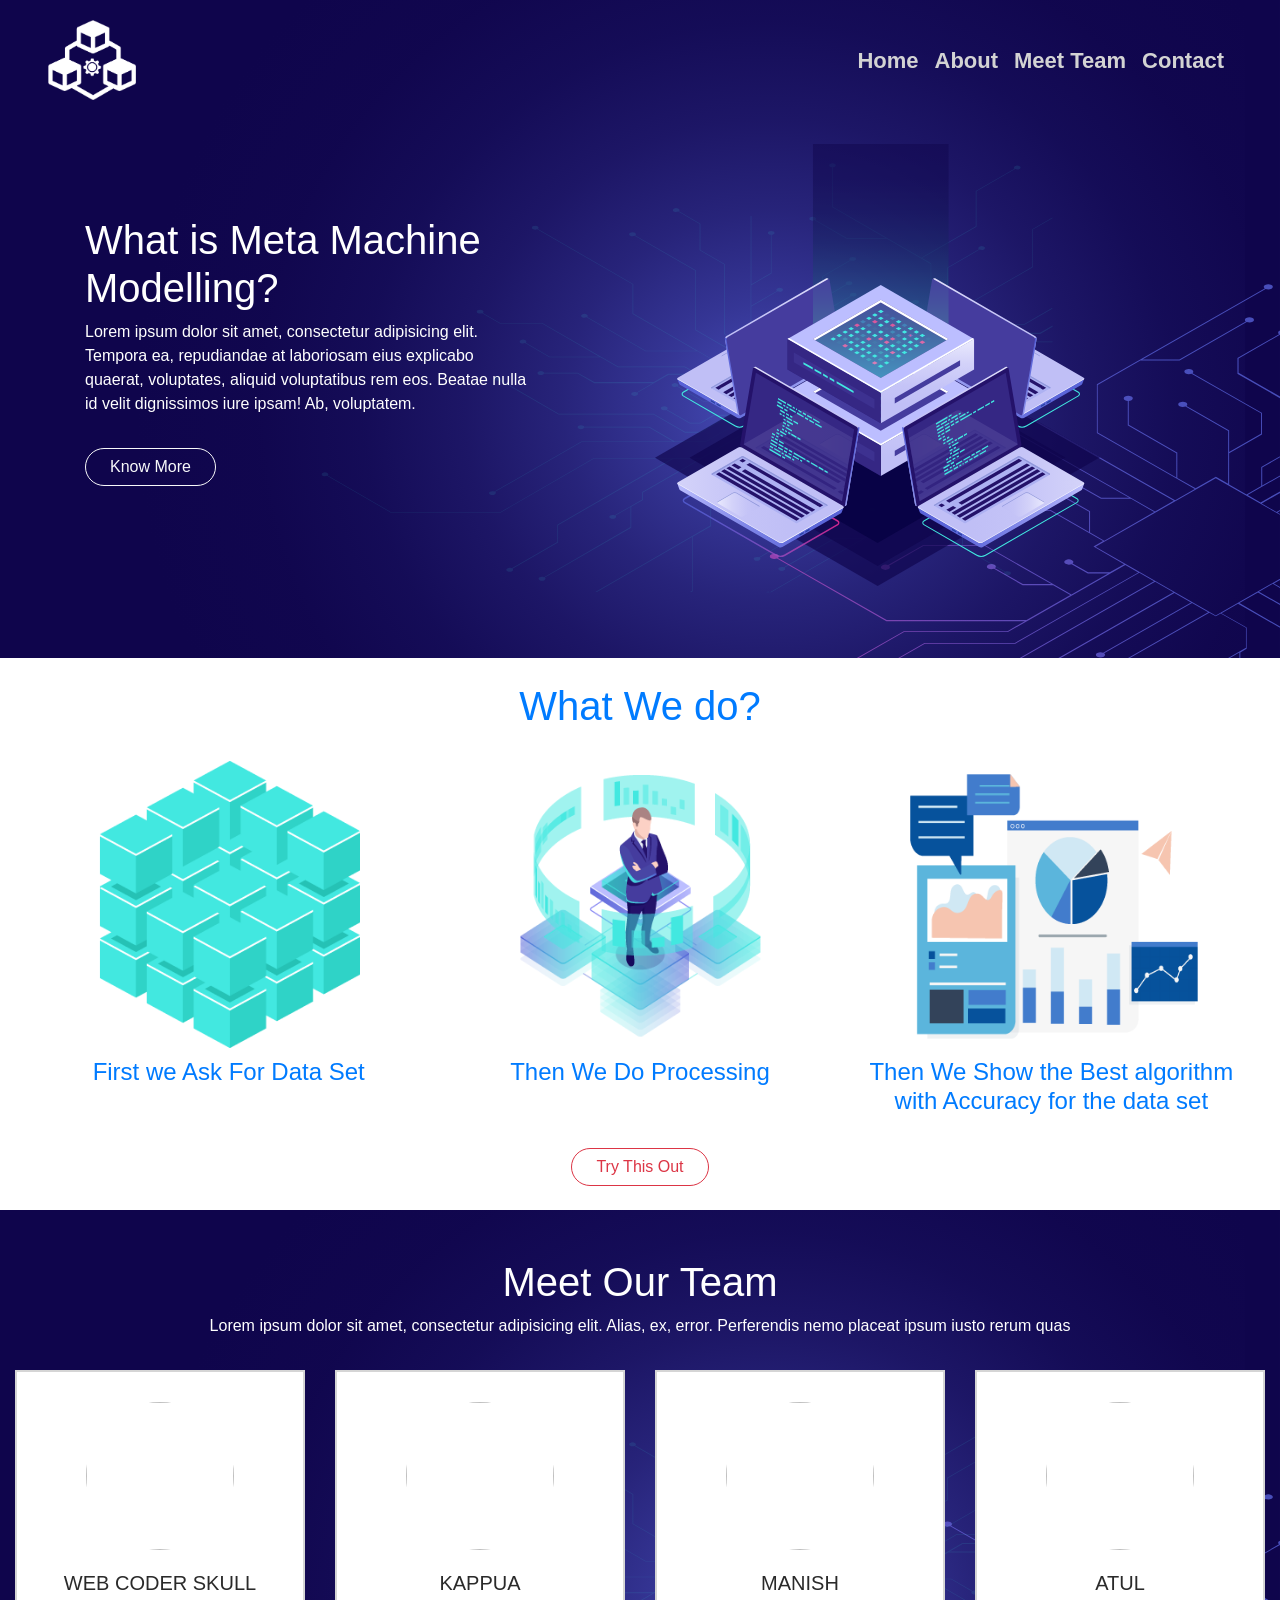
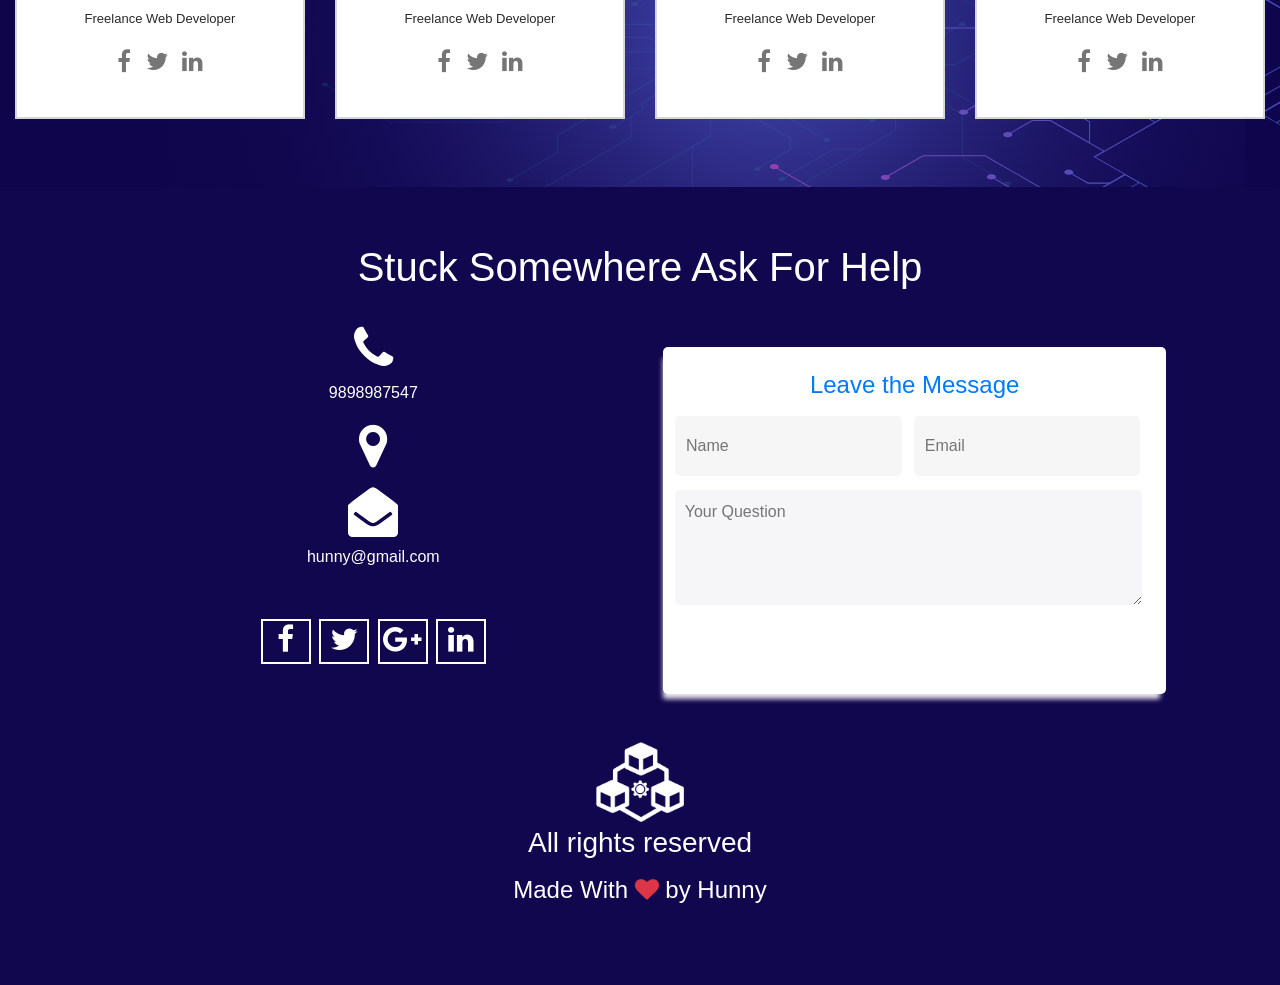
==== anothercapstone/anothercapstone.html @ 932618f2 "Add files via upload" ====
<!DOCTYPE html>
<html lang="en">
<head>
	<meta charset="UTF-8">
	<title> Home	</title>
	<link rel="stylesheet" href="https://stackpath.bootstrapcdn.com/bootstrap/4.3.1/css/bootstrap.min.css" integrity="sha384-ggOyR0iXCbMQv3Xipma34MD+dH/1fQ784/j6cY/iJTQUOhcWr7x9JvoRxT2MZw1T" crossorigin="anonymous">
	<link rel="stylesheet" href="card.css">
	<link rel="stylesheet" href="footer.css">
	<script src="https://code.jquery.com/jquery-3.3.1.slim.min.js" integrity="sha384-q8i/X+965DzO0rT7abK41JStQIAqVgRVzpbzo5smXKp4YfRvH+8abtTE1Pi6jizo" crossorigin="anonymous"></script>
	<script src="https://cdnjs.cloudflare.com/ajax/libs/popper.js/1.14.7/umd/popper.min.js" integrity="sha384-UO2eT0CpHqdSJQ6hJty5KVphtPhzWj9WO1clHTMGa3JDZwrnQq4sF86dIHNDz0W1" crossorigin="anonymous"></script>
	<script src="https://stackpath.bootstrapcdn.com/bootstrap/4.3.1/js/bootstrap.min.js" integrity="sha384-JjSmVgyd0p3pXB1rRibZUAYoIIy6OrQ6VrjIEaFf/nJGzIxFDsf4x0xIM+B07jRM" crossorigin="anonymous"></script>
	<link rel="stylesheet" href="https://stackpath.bootstrapcdn.com/font-awesome/4.7.0/css/font-awesome.min.css">
<style>
.hero{
	background-image:url('background.svg');
	background-size: cover;
	background-repeat: no-repeat;
	
}
.nav-link{
	color:lightgrey !important;
	font-family:"Lucida Sans Unicode", "Lucida Grande", sans-serif;
	padding:3px 5px 3px 5px;
	font-size: 22px;
	font-weight: 600;

}
.nav-link:hover{
	background-color: rgba(20,20,20,.8);
}
.text-scheme{
	
	font-family:"Lucida Sans Unicode", "Lucida Grande", sans-serif;
	
}
.btn-round{
	border-radius:15rem;
}
.bg-sehme{
	background-color: #11074F;
}
.onTop{
	position: sticky;
	top:0;
	background:transparent;
	padding:15px 0 15px 0;

}
.onTop .logo{
	height:80px;
}
.onTopUntouch{
	position: fixed;
	top:0;
	background:#140B56;
	padding:10px 0 10px 0;
	z-index:999;

}
.onTopUntouch .logo{
	height:50px;
}

</style>



</head>
<body class="bg-light">
<div class="hero pb-5"id='home'>
<nav class="navbar navbar-expand-lg navbar-light onTop w-100 "id="nav">
  <a class="navbar-brand" href="#home"><img src="logo.png"
  	 class="ml-5 logo"></a>
  <button class="navbar-toggler" type="button" data-toggle="collapse" data-target="#navbarNav" aria-controls="navbarNav" aria-expanded="false" aria-label="Toggle navigation">
    <i class="fa fa-bars text-white" style="font-size:40px;"></i>
  </button>
  <div class="collapse navbar-collapse pl-3" id="navbarNav">
    <ul class="navbar-nav ml-auto mr-5">
      <li class="nav-item">
        <a class="nav-link" href="#home">Home <span class="sr-only">(current)</span></a>
      </li>
      <li class="nav-item">
        <a class="nav-link" href="#about">About</a>
      </li>
      <li class="nav-item">
        <a class="nav-link" href="#team">Meet Team</a>
      </li>
      <li class="nav-item">
        <a class="nav-link " href="#contact" >Contact</a>
      </li>
    </ul>
  </div>
</nav>
<div class="container  pb-4" >
		
		<div class="row">
			<div class="col-lg-5  d-block d-sm-block  d-md-none d-lg-none mt-4">
			<img class="ml-5" src="acggraphics.svg" height="300" >
		</div>
		<div class="col-lg-5 mt-5 text-white ">
			<h1 class="mt-5 text-scheme">What is Meta Machine Modelling?</h1> 
			<p class="mt-2 text-scheme">Lorem ipsum dolor sit amet, consectetur adipisicing elit. Tempora ea, repudiandae at laboriosam eius explicabo quaerat, voluptates, aliquid voluptatibus rem eos. Beatae nulla id velit dignissimos iure ipsam! Ab, voluptatem.</p>
			<a href="#about"  class="btn btn-outline-light btn-round mt-3 px-4">Know More</a>	
		</div>
		<div class="col-lg-1"></div>
		<div class="col-lg-5 d-none d-md-block d-lg-block d-xl-block mt-4">
			<img src="acggraphics.svg" >
		</div>

		</div>



</div></div>
<div class="container-fluid py-4 bg-white text-primary" id='about'>
	<h1 class="text-center ">What We do? </h1>
	<div class="row mx-2 py-2">
	<div class="col-lg-4 text-center mt-2 ">
	
	
	<img src = "data.png"      style="height:300px">
	<h4 class="text-scheme mt-1">First we Ask For Data Set</h4>
	</div>
<div class="col-lg-4 text-center mt-2 ">
	
	
	<img src = "processing.png"         style="height:300px">
	<h4 class="text-scheme mt-1">Then We Do Processing</h4>
</div>
<div class="col-lg-4 text-center mt-2 ">
	
	
	<img src = "result.png"         style="height:300px">
	<h4 class="text-scheme mt-1">Then We Show the Best algorithm with Accuracy for the data set</h4>
</div>



	</div>
<center>
<a href="try.html"  class="btn  btn-outline-danger btn-round mt-3 px-4">Try This Out</a></center>	
	</div>
<div class="our-webcoderskull container-fluid hero text-white py-4" id="team">
	<h1 class="text-center mt-4">Meet Our Team </h1>
	<p class="text-center justify">Lorem ipsum dolor sit amet, consectetur adipisicing elit. Alias, ex, error. Perferendis nemo placeat ipsum iusto rerum quas 

 <ul class="row py-3">
      <li class="col-12 col-md-6 col-lg-3">
          <div class="cnt-block equal-hight" style="height: 349px;">
            <figure><img src="http://www.webcoderskull.com/img/team4.png" class="img-responsive" alt=""></figure>
            <h3><a href="http://www.webcoderskull.com/">Web coder skull</a></h3>
            <p>Freelance Web Developer</p>
            <ul class="follow-us clearfix">
              <li><a href="#"><i class="fa fa-facebook" aria-hidden="true"></i></a></li>
              <li><a href="#"><i class="fa fa-twitter" aria-hidden="true"></i></a></li>
              <li><a href="#"><i class="fa fa-linkedin" aria-hidden="true"></i></a></li>
            </ul>
          </div>
      </li>
      <li class="col-12 col-md-6 col-lg-3">
          <div class="cnt-block equal-hight" style="height: 349px;">
            <figure><img src="http://www.webcoderskull.com/img/team1.png" class="img-responsive" alt=""></figure>
            <h3><a href="#">Kappua </a></h3>
            <p>Freelance Web Developer</p>
            <ul class="follow-us clearfix">
              <li><a href="#"><i class="fa fa-facebook" aria-hidden="true"></i></a></li>
              <li><a href="#"><i class="fa fa-twitter" aria-hidden="true"></i></a></li>
              <li><a href="#"><i class="fa fa-linkedin" aria-hidden="true"></i></a></li>
            </ul>
          </div>
      </li>
      <li class="col-12 col-md-6 col-lg-3">
          <div class="cnt-block equal-hight" style="height: 349px;">
            <figure><img src="http://www.webcoderskull.com/img/team4.png" class="img-responsive" alt=""></figure>
            <h3><a href="http://www.webcoderskull.com/">Manish </a></h3>
            <p>Freelance Web Developer</p>
            <ul class="follow-us clearfix">
              <li><a href="#"><i class="fa fa-facebook" aria-hidden="true"></i></a></li>
              <li><a href="#"><i class="fa fa-twitter" aria-hidden="true"></i></a></li>
              <li><a href="#"><i class="fa fa-linkedin" aria-hidden="true"></i></a></li>
            </ul>
          </div>
       </li>
      <li class="col-12 col-md-6 col-lg-3">
          <div class="cnt-block equal-hight" style="height: 349px;">
            <figure><img src="http://www.webcoderskull.com/img/team2.png" class="img-responsive" alt=""></figure>
            <h3><a href="http://www.webcoderskull.com/">Atul </a></h3>
            <p>Freelance Web Developer</p>
            <ul class="follow-us clearfix">
              <li><a href="#"><i class="fa fa-facebook" aria-hidden="true"></i></a></li>
              <li><a href="#"><i class="fa fa-twitter" aria-hidden="true"></i></a></li>
              <li><a href="#"><i class="fa fa-linkedin" aria-hidden="true"></i></a></li>
            </ul>
          </div>
      </li>
    </ul>
  </div>
</div>	
<div class="container-fluid py-5 footer bg-sehme">
<div class="mt-2 text-white pb-4 " id="contact"style="z-index:9999;">
<h1 class="text-center mb-4"> Stuck Somewhere Ask For Help</h1>

<div class="row mt-3 pt-2">
<div class="col-md-1"></div>
<div class="col-md-5 text-center mr-2 ">
  <h5> <i class="fa icon-size2 fa-phone"></i></h5>
  <p> 9898987547</p>
  <h5><a style="text-decoration: none;color:white;" href="https://www.google.com/maps/place/Lovely+Professional+University/@31.253603,75.703669,15z/data=!4m2!3m1!1s0x0:0x4cc934c58d0992ec?sa=X&ved=2ahUKEwjFvY-y8fLhAhUWTY8KHYVMDV4Q_BIwH3oECAoQCA" target="blank"> <i class="fa icon-size2 fa-map-marker"></i></a></h5>
  <p></p>
  <h5><i class="fa fa-envelope-open icon-size2"></i></h5>
  <p>hunny@gmail.com</p>
  <p class="mt-5">
  <i class="fa fa-facebook  social-icon"></i>
  <i class="fa fa-twitter  social-icon"></i>
  <i class="fa fa-google-plus  social-icon"></i>
  <i class="fa fa-linkedin  social-icon"></i></p>
</div><div class="col-md-5">
  
  
  <div class="contact px-1 py-4 mt-4 ">
    <h4 class="text-center text-primary pb-2"> Leave the Message </h4>
<form class="mt-2 ml-2">
<input type="text" placeholder="Name" style="margin-right:0.4%" class="pl-2">  
 <input type="email" placeholder="Email" style="margin-left: 1.2%" class="pl-2">

 <br>
<textarea placeholder="Your Question"></textarea>
<button class="btn bg-schme text-white py-3 " style="width:95.8%">Submit</button>
</form></div></div>
 
</div>
<center>
        <div class="mt-5"><img class="animated infinite pulse" src="logo.png" alt="Logo" style="height:80px">
          <h3 class="mt-1 wow fadeInDown" data-wow-delay="0.2s" style="visibility: visible; animation-name: fadeInDown; animation-delay: 0.2s;">All rights reserved</h3>

  </div>
      </center>
      <h4 class="text-center mt-3 wow fadeInDown" data-wow-delay="0.2s" style="visibility: visible; animation-name: fadeInDown; animation-delay: 0.2s;">Made With <i class="fa wow pulse infinite text-danger fa-heart" style="visibility: visible; animation-name: pulse;"></i> by<a style="text-decoration: none;color:white;"href="https://linkedin.com/in/hunny-gupta/" > Hunny</a> </h4>

</div>
</div>
</div>
<script>

$(document).ready(function(){
 $(window).scroll(function() {
	 if ($(document).scrollTop() > 20) {
			$("#nav").addClass("onTopUntouch");
			$("#nav").removeClass("onTop");
			

	 } else {

		 $("#nav").addClass("onTop");
			$("#nav").removeClass("onTopUntouch");
 }
 });
 });		 





</script>



</body>
</html>
---- anothercapstone/card.css ----
.row.heading h2 {
    color: #fff;
    font-size: 52.52px;
    line-height: 95px;
    font-weight: 400;
    text-align: center;
    margin: 0 0 40px;
    padding-bottom: 20px;
    text-transform: uppercase;
}
ul{
  margin:0;
  padding:0;
  list-style:none;
}
.heading.heading-icon {
    display: block;
}
.padding-lg {
	display: block;
	padding-top: 60px;
	padding-bottom: 60px;
}
.practice-area.padding-lg {
    padding-bottom: 55px;
    padding-top: 55px;
}
.practice-area .inner{ 
     border:1px solid #999999; 
	 text-align:center; 
	 margin-bottom:28px; 
	 padding:40px 25px;
}
.our-webcoderskull .cnt-block:hover {
    box-shadow: 0px 0px 10px rgba(0,0,0,0.3);
    border: 0;
}
.practice-area .inner h3{ 
    color:#3c3c3c; 
	font-size:24px; 
	font-weight:500;
	font-family: 'Poppins', sans-serif;
	padding: 10px 0;
}
.practice-area .inner p{ 
    font-size:14px; 
	line-height:22px; 
	font-weight:400;
}
.practice-area .inner img{
	display:inline-block;
}


.our-webcoderskull{
  background: url("http://www.webcoderskull.com/img/right-sider-banner.png") no-repeat center top / cover;
  
}
.our-webcoderskull .cnt-block{ 
   float:left; 
   width:100%; 
   background:#fff; 
   padding:30px 20px; 
   text-align:center; 
   border:2px solid #d5d5d5;
   margin: 0 0 28px;
}
.our-webcoderskull .cnt-block figure{
   width:148px; 
   height:148px; 
   border-radius:100%; 
   display:inline-block;
   margin-bottom: 15px;
}
.our-webcoderskull .cnt-block img{ 
   width:148px; 
   height:148px; 
   border-radius:100%; 
}
.our-webcoderskull .cnt-block h3{ 
   color:#2a2a2a; 
   font-size:20px; 
   font-weight:500; 
   padding:6px 0;
   text-transform:uppercase;
}
.our-webcoderskull .cnt-block h3 a{
  text-decoration:none;
	color:#2a2a2a;
}
.our-webcoderskull .cnt-block h3 a:hover{
	color:#337ab7;
}
.our-webcoderskull .cnt-block p{ 
   color:#2a2a2a; 
   font-size:13px; 
   line-height:20px; 
   font-weight:400;
}
.our-webcoderskull .cnt-block .follow-us{
	margin:20px 0 0;
}
.our-webcoderskull .cnt-block .follow-us li{ 
    display:inline-block; 
	width:auto; 
	margin:0 5px;
}
.our-webcoderskull .cnt-block .follow-us li .fa{ 
   font-size:24px; 
   color:#767676;
}
.our-webcoderskull .cnt-block .follow-us li .fa:hover{ 
   color:#025a8e;
}
---- anothercapstone/footer.css ----
.contact{
  background-color:white;
  border-radius:5px;
  box-shadow: -3px 8px 5px -3px rgba(235,228,235,1);
}
.contact input{
  width: 46.5%;
  height:60px;
  margin-bottom: 3%;
  border-radius:5px;
  border:none;
  background:rgba(240,240,240,0.6);

}
.bg-footer{
  background: #42E8E0;
}
.contact input::placeholder{
 
  padding-left: 3px;
  
}
.contact textarea{
    width: 95.8%;
    background:rgba(240,240,245,0.6);
    border-radius:5px;
    padding:2%;
    height:115px;
    border:none;
    
}

.contact input,textarea:focus{
  outline:none;
}
.contact-footer a{
  color:inherit !important;
  text-decoration: none !important;


}
.icon-size2 {
  font-size:50px !important;

}

.scheme-text{
  color:#442F4D;
}
.social-icon{
  border:2px solid white;
  margin:2px;
  padding:3px;
  height: 45px;
  width: 50px;
  font-size: 30px !important;
}
.social-icon:hover{
  color:blue;
}
.bg-schema{
  background-color:#6F0C14;
}
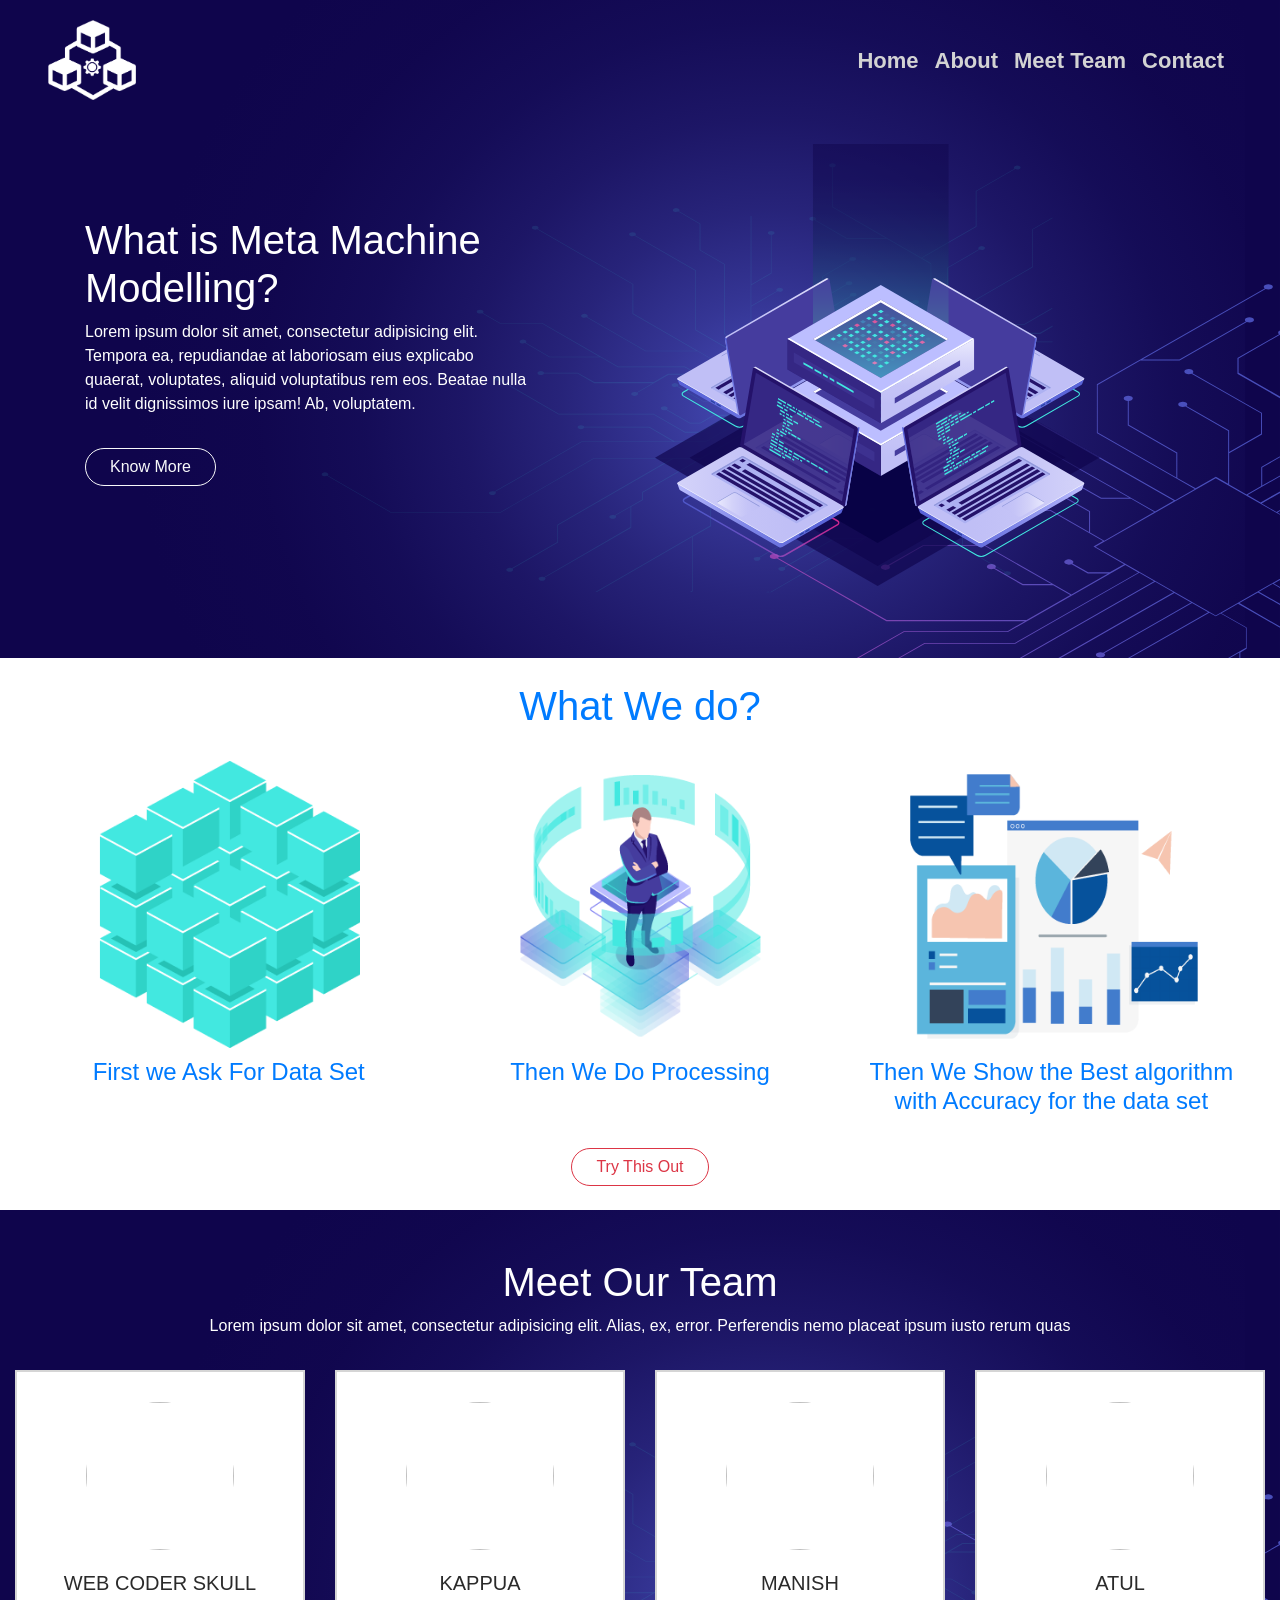
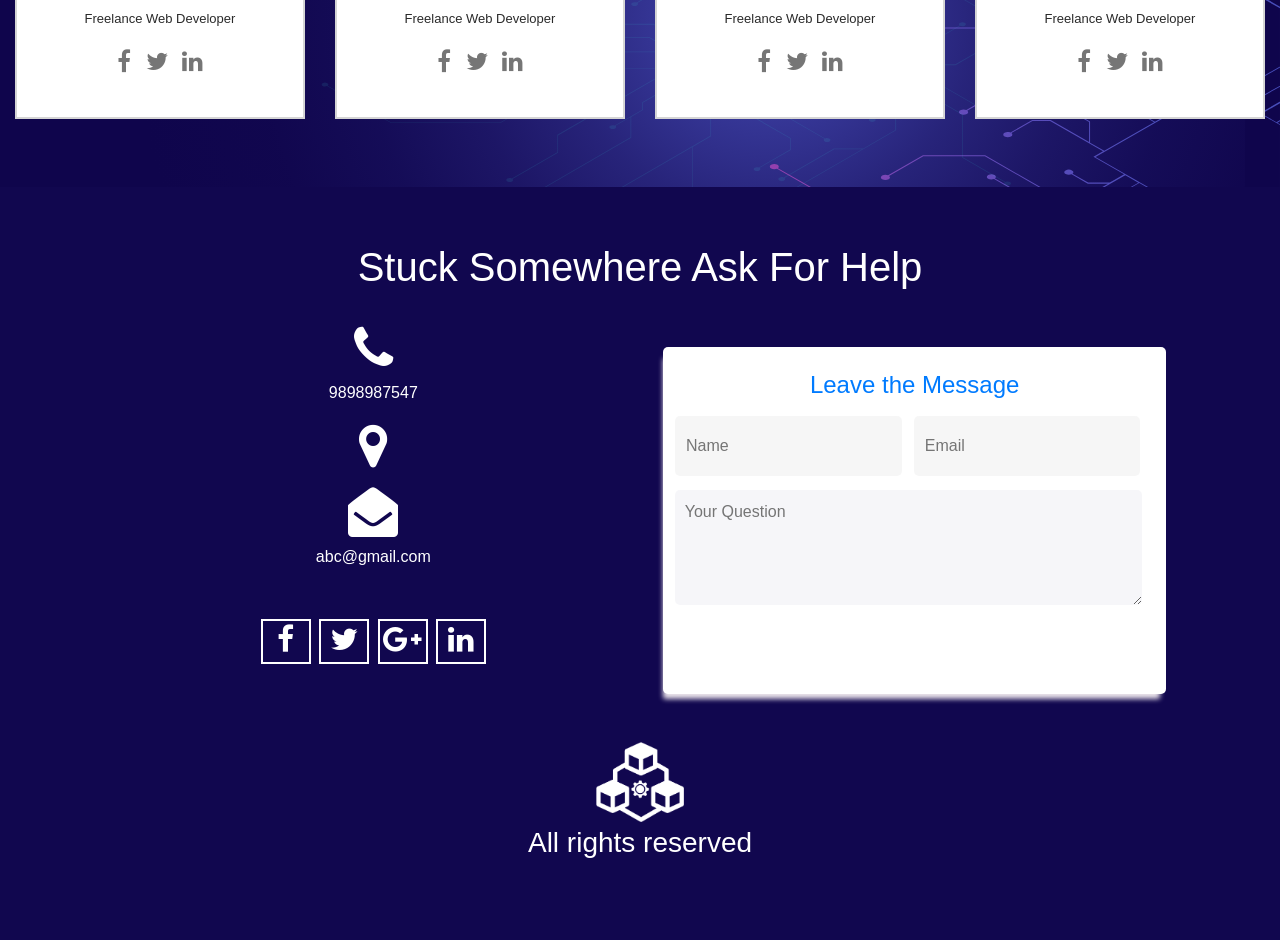
==== commit b32cfb42: "Update anothercapstone.html" ====
--- a/anothercapstone/anothercapstone.html
+++ b/anothercapstone/anothercapstone.html
@@ -3,6 +3,7 @@
 <head>
 	<meta charset="UTF-8">
 	<title> Home	</title>
+	<meta name="viewport" content="width=device-width, initial-scale=1.0">
 	<link rel="stylesheet" href="https://stackpath.bootstrapcdn.com/bootstrap/4.3.1/css/bootstrap.min.css" integrity="sha384-ggOyR0iXCbMQv3Xipma34MD+dH/1fQ784/j6cY/iJTQUOhcWr7x9JvoRxT2MZw1T" crossorigin="anonymous">
 	<link rel="stylesheet" href="card.css">
 	<link rel="stylesheet" href="footer.css">
@@ -95,7 +96,8 @@
 		
 		<div class="row">
 			<div class="col-lg-5  d-block d-sm-block  d-md-none d-lg-none mt-4">
-			<img class="ml-5" src="acggraphics.svg" height="300" >
+				<center>
+					<img  src="acggraphics.svg" height="300" ></center>
 		</div>
 		<div class="col-lg-5 mt-5 text-white ">
 			<h1 class="mt-5 text-scheme">What is Meta Machine Modelling?</h1> 
@@ -208,7 +210,7 @@
   <h5><a style="text-decoration: none;color:white;" href="https://www.google.com/maps/place/Lovely+Professional+University/@31.253603,75.703669,15z/data=!4m2!3m1!1s0x0:0x4cc934c58d0992ec?sa=X&ved=2ahUKEwjFvY-y8fLhAhUWTY8KHYVMDV4Q_BIwH3oECAoQCA" target="blank"> <i class="fa icon-size2 fa-map-marker"></i></a></h5>
   <p></p>
   <h5><i class="fa fa-envelope-open icon-size2"></i></h5>
-  <p>hunny@gmail.com</p>
+  <p>abc@gmail.com</p>
   <p class="mt-5">
   <i class="fa fa-facebook  social-icon"></i>
   <i class="fa fa-twitter  social-icon"></i>
@@ -235,7 +237,7 @@
 
   </div>
       </center>
-      <h4 class="text-center mt-3 wow fadeInDown" data-wow-delay="0.2s" style="visibility: visible; animation-name: fadeInDown; animation-delay: 0.2s;">Made With <i class="fa wow pulse infinite text-danger fa-heart" style="visibility: visible; animation-name: pulse;"></i> by<a style="text-decoration: none;color:white;"href="https://linkedin.com/in/hunny-gupta/" > Hunny</a> </h4>
+      
 
 </div>
 </div>
@@ -266,4 +268,4 @@
 
 
 </body>
-</html>+</html>
